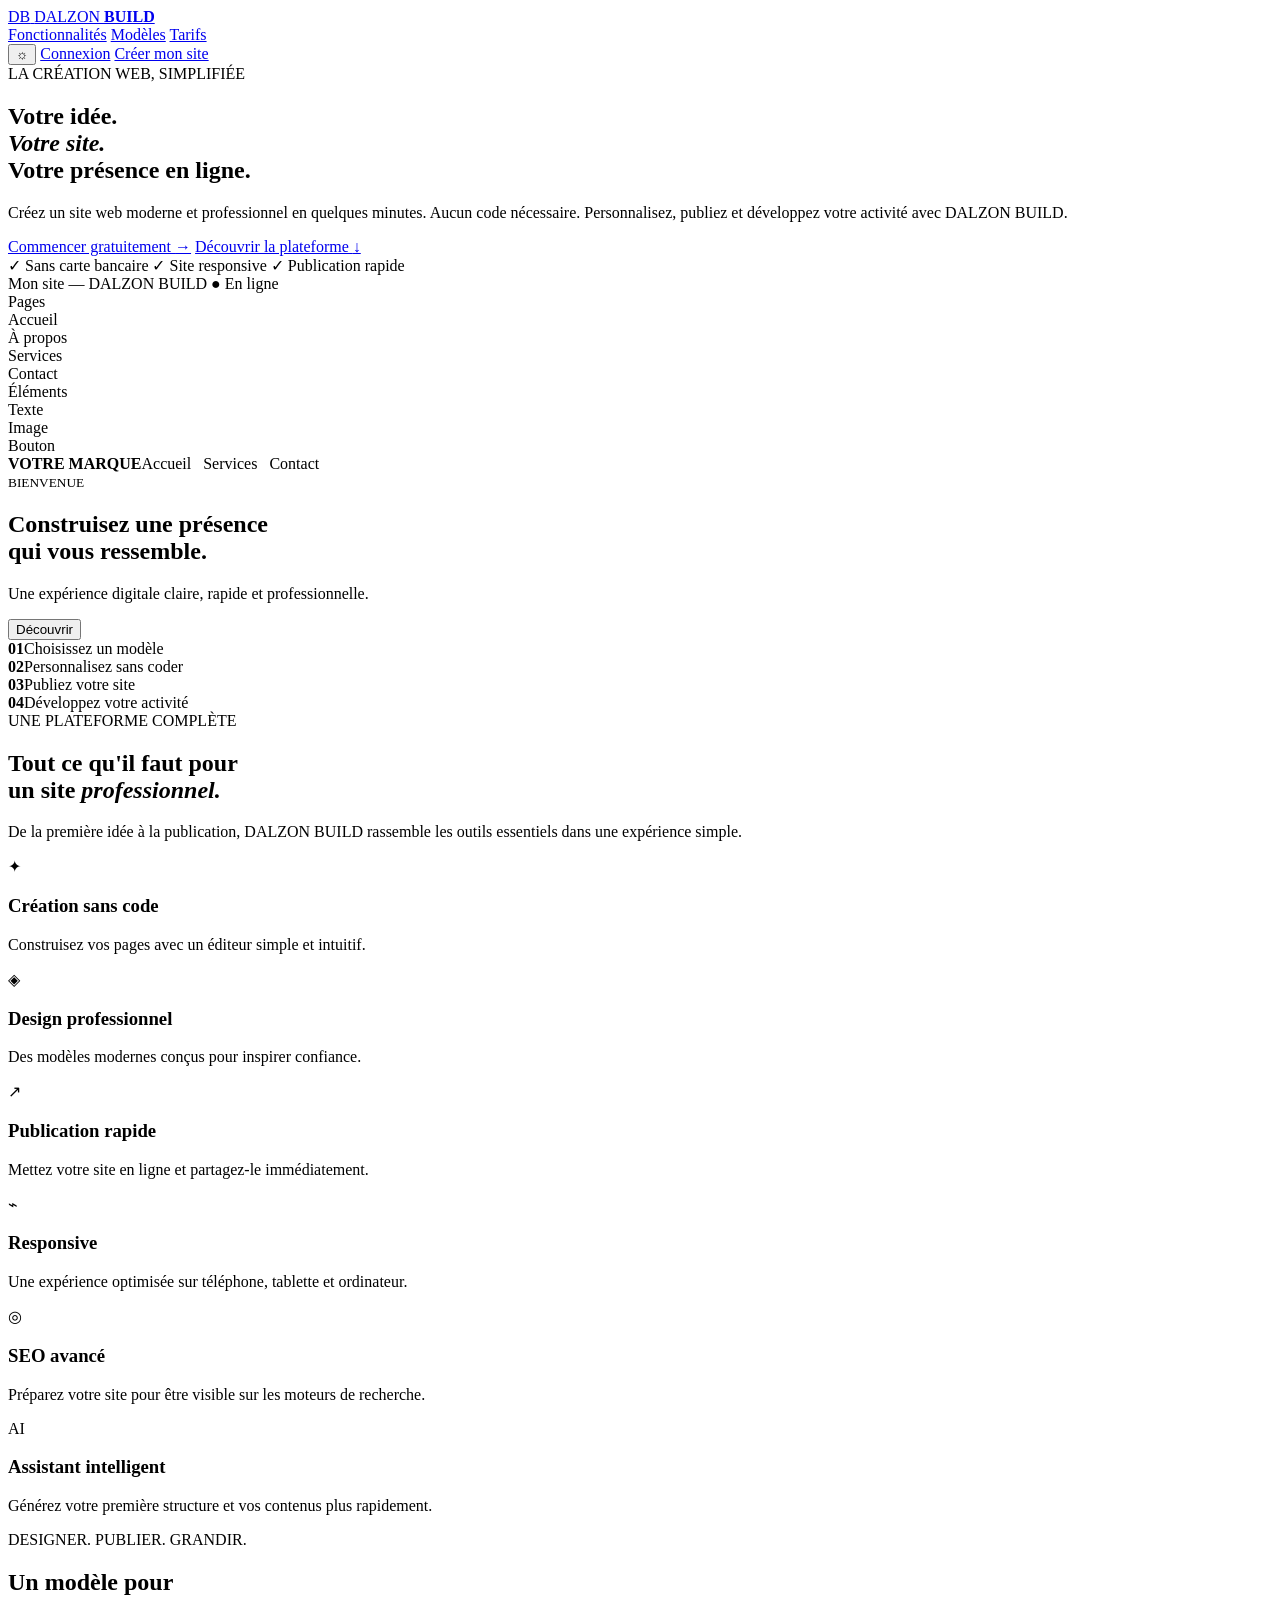
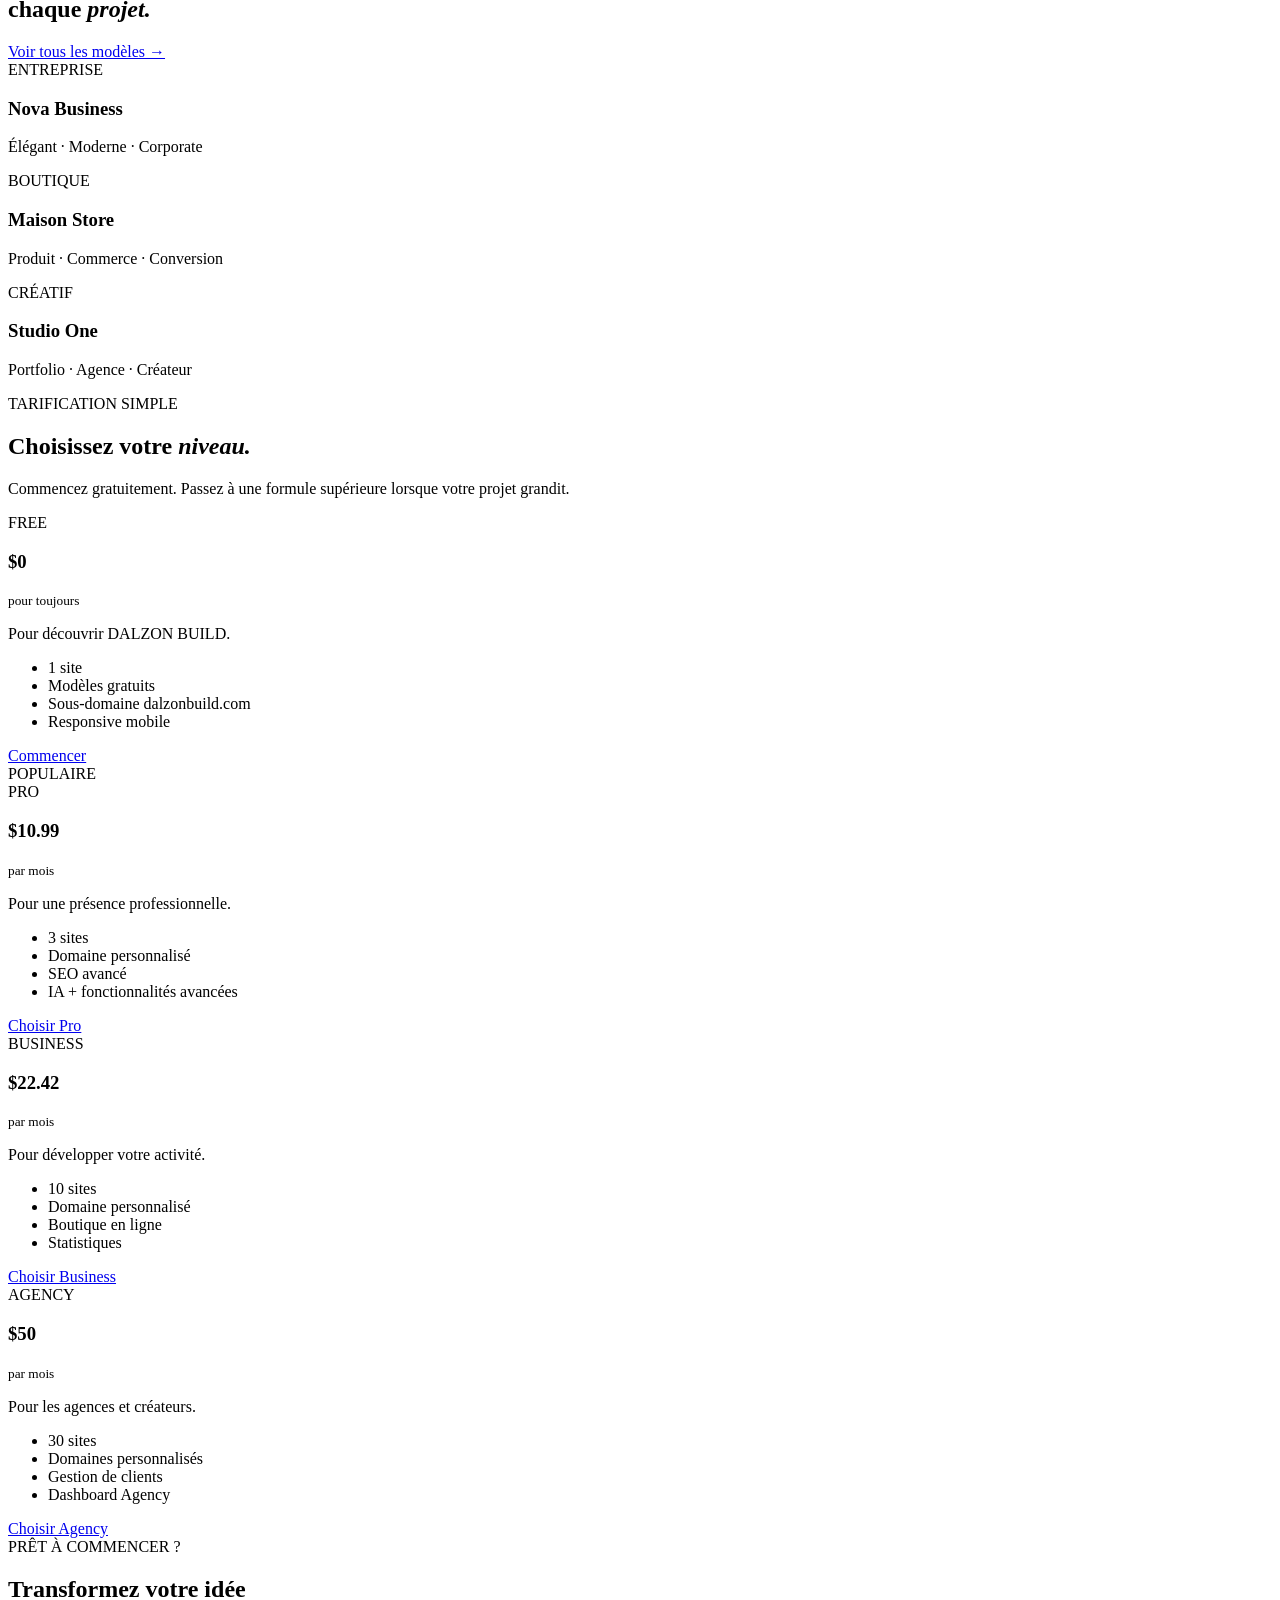
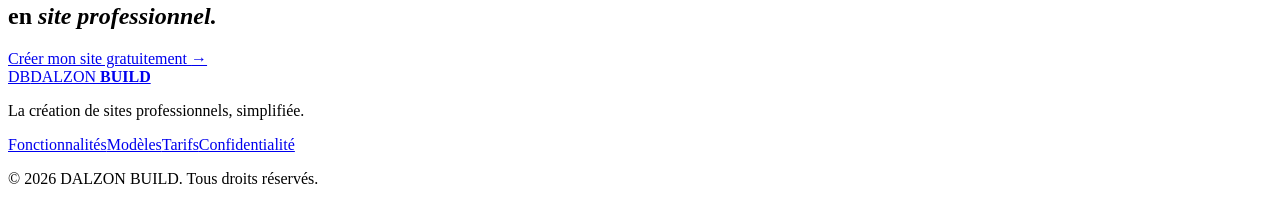
==== index.html @ 19f4c3e5 "feat: add DALZON BUILD professional landing page" ====
<!DOCTYPE html>
<html lang="fr">
<head>
  <meta charset="UTF-8">
  <meta name="viewport" content="width=device-width, initial-scale=1.0">
  <meta name="description" content="DALZON BUILD — créez et publiez des sites web professionnels sans coder.">
  <meta name="theme-color" content="#07111f">
  <title>DALZON BUILD — Créez votre site professionnel</title>
  <link rel="stylesheet" href="style.css">
  <link rel="preconnect" href="https://fonts.googleapis.com">
  <link rel="preconnect" href="https://fonts.gstatic.com" crossorigin>
  <link href="https://fonts.googleapis.com/css2?family=Inter:wght@400;500;600;700;800&family=Space+Grotesk:wght@500;600;700&display=swap" rel="stylesheet">
</head>
<body>
  <header class="nav">
    <a class="brand" href="#">
      <span class="brand-mark">DB</span>
      <span>DALZON <strong>BUILD</strong></span>
    </a>
    <nav class="nav-links" aria-label="Navigation principale">
      <a href="#fonctionnalites">Fonctionnalités</a>
      <a href="#modeles">Modèles</a>
      <a href="#tarifs">Tarifs</a>
    </nav>
    <div class="nav-actions">
      <button class="theme-btn" id="themeToggle" aria-label="Changer de thème">☼</button>
      <a class="login" href="#">Connexion</a>
      <a class="btn btn-small" href="#tarifs">Créer mon site</a>
    </div>
  </header>

  <main>
    <section class="hero">
      <div class="hero-glow glow-one"></div>
      <div class="hero-glow glow-two"></div>
      <div class="hero-copy">
        <div class="eyebrow"><span></span> LA CRÉATION WEB, SIMPLIFIÉE</div>
        <h1>Votre idée.<br><em>Votre site.</em><br>Votre présence en ligne.</h1>
        <p>Créez un site web moderne et professionnel en quelques minutes. Aucun code nécessaire. Personnalisez, publiez et développez votre activité avec DALZON BUILD.</p>
        <div class="hero-actions">
          <a class="btn" href="#modeles">Commencer gratuitement <span>→</span></a>
          <a class="text-btn" href="#fonctionnalites">Découvrir la plateforme <span>↓</span></a>
        </div>
        <div class="trust">
          <span>✓ Sans carte bancaire</span>
          <span>✓ Site responsive</span>
          <span>✓ Publication rapide</span>
        </div>
      </div>

      <div class="builder-preview" aria-label="Aperçu de l'éditeur DALZON BUILD">
        <div class="window-top">
          <div class="dots"><i></i><i></i><i></i></div>
          <span>Mon site — DALZON BUILD</span>
          <span class="live">● En ligne</span>
        </div>
        <div class="preview-layout">
          <aside>
            <div class="side-title">Pages</div>
            <div class="side-item active">Accueil</div>
            <div class="side-item">À propos</div>
            <div class="side-item">Services</div>
            <div class="side-item">Contact</div>
            <div class="side-title tools-title">Éléments</div>
            <div class="side-item">Texte</div>
            <div class="side-item">Image</div>
            <div class="side-item">Bouton</div>
          </aside>
          <div class="canvas">
            <div class="site-preview">
              <div class="mini-nav"><b>VOTRE MARQUE</b><span>Accueil &nbsp; Services &nbsp; Contact</span></div>
              <div class="mini-hero">
                <small>BIENVENUE</small>
                <h2>Construisez une présence<br>qui vous ressemble.</h2>
                <p>Une expérience digitale claire, rapide et professionnelle.</p>
                <button>Découvrir</button>
              </div>
              <div class="mini-cards"><span></span><span></span><span></span></div>
            </div>
          </div>
        </div>
      </div>
    </section>

    <section class="section stats">
      <div><strong>01</strong><span>Choisissez un modèle</span></div>
      <div><strong>02</strong><span>Personnalisez sans coder</span></div>
      <div><strong>03</strong><span>Publiez votre site</span></div>
      <div><strong>04</strong><span>Développez votre activité</span></div>
    </section>

    <section class="section" id="fonctionnalites">
      <div class="section-head">
        <div><span class="eyebrow">UNE PLATEFORME COMPLÈTE</span><h2>Tout ce qu'il faut pour<br>un site <em>professionnel.</em></h2></div>
        <p>De la première idée à la publication, DALZON BUILD rassemble les outils essentiels dans une expérience simple.</p>
      </div>
      <div class="feature-grid">
        <article><span class="icon">✦</span><h3>Création sans code</h3><p>Construisez vos pages avec un éditeur simple et intuitif.</p></article>
        <article><span class="icon">◈</span><h3>Design professionnel</h3><p>Des modèles modernes conçus pour inspirer confiance.</p></article>
        <article><span class="icon">↗</span><h3>Publication rapide</h3><p>Mettez votre site en ligne et partagez-le immédiatement.</p></article>
        <article><span class="icon">⌁</span><h3>Responsive</h3><p>Une expérience optimisée sur téléphone, tablette et ordinateur.</p></article>
        <article><span class="icon">◎</span><h3>SEO avancé</h3><p>Préparez votre site pour être visible sur les moteurs de recherche.</p></article>
        <article><span class="icon">AI</span><h3>Assistant intelligent</h3><p>Générez votre première structure et vos contenus plus rapidement.</p></article>
      </div>
    </section>

    <section class="section templates" id="modeles">
      <div class="section-head">
        <div><span class="eyebrow">DESIGNER. PUBLIER. GRANDIR.</span><h2>Un modèle pour<br>chaque <em>projet.</em></h2></div>
        <a class="text-btn" href="#">Voir tous les modèles →</a>
      </div>
      <div class="template-grid">
        <article class="template-card t-business"><span>ENTREPRISE</span><h3>Nova Business</h3><p>Élégant · Moderne · Corporate</p></article>
        <article class="template-card t-store"><span>BOUTIQUE</span><h3>Maison Store</h3><p>Produit · Commerce · Conversion</p></article>
        <article class="template-card t-creative"><span>CRÉATIF</span><h3>Studio One</h3><p>Portfolio · Agence · Créateur</p></article>
      </div>
    </section>

    <section class="section pricing" id="tarifs">
      <div class="center-head"><span class="eyebrow">TARIFICATION SIMPLE</span><h2>Choisissez votre <em>niveau.</em></h2><p>Commencez gratuitement. Passez à une formule supérieure lorsque votre projet grandit.</p></div>
      <div class="pricing-grid">
        <article class="price-card"><span class="plan">FREE</span><h3>$0</h3><small>pour toujours</small><p>Pour découvrir DALZON BUILD.</p><ul><li>1 site</li><li>Modèles gratuits</li><li>Sous-domaine dalzonbuild.com</li><li>Responsive mobile</li></ul><a class="outline-btn" href="#">Commencer</a></article>
        <article class="price-card featured"><div class="popular">POPULAIRE</div><span class="plan">PRO</span><h3>$10.99</h3><small>par mois</small><p>Pour une présence professionnelle.</p><ul><li>3 sites</li><li>Domaine personnalisé</li><li>SEO avancé</li><li>IA + fonctionnalités avancées</li></ul><a class="btn full" href="#">Choisir Pro</a></article>
        <article class="price-card"><span class="plan">BUSINESS</span><h3>$22.42</h3><small>par mois</small><p>Pour développer votre activité.</p><ul><li>10 sites</li><li>Domaine personnalisé</li><li>Boutique en ligne</li><li>Statistiques</li></ul><a class="outline-btn" href="#">Choisir Business</a></article>
        <article class="price-card"><span class="plan">AGENCY</span><h3>$50</h3><small>par mois</small><p>Pour les agences et créateurs.</p><ul><li>30 sites</li><li>Domaines personnalisés</li><li>Gestion de clients</li><li>Dashboard Agency</li></ul><a class="outline-btn" href="#">Choisir Agency</a></article>
      </div>
    </section>

    <section class="cta">
      <div><span class="eyebrow">PRÊT À COMMENCER ?</span><h2>Transformez votre idée<br>en <em>site professionnel.</em></h2></div>
      <a class="btn" href="#modeles">Créer mon site gratuitement <span>→</span></a>
    </section>
  </main>

  <footer>
    <div class="footer-brand"><a class="brand" href="#"><span class="brand-mark">DB</span><span>DALZON <strong>BUILD</strong></span></a><p>La création de sites professionnels, simplifiée.</p></div>
    <div class="footer-links"><a href="#fonctionnalites">Fonctionnalités</a><a href="#modeles">Modèles</a><a href="#tarifs">Tarifs</a><a href="#">Confidentialité</a></div>
    <p class="copyright">© 2026 DALZON BUILD. Tous droits réservés.</p>
  </footer>
  <script src="script.js"></script>
</body>
</html>
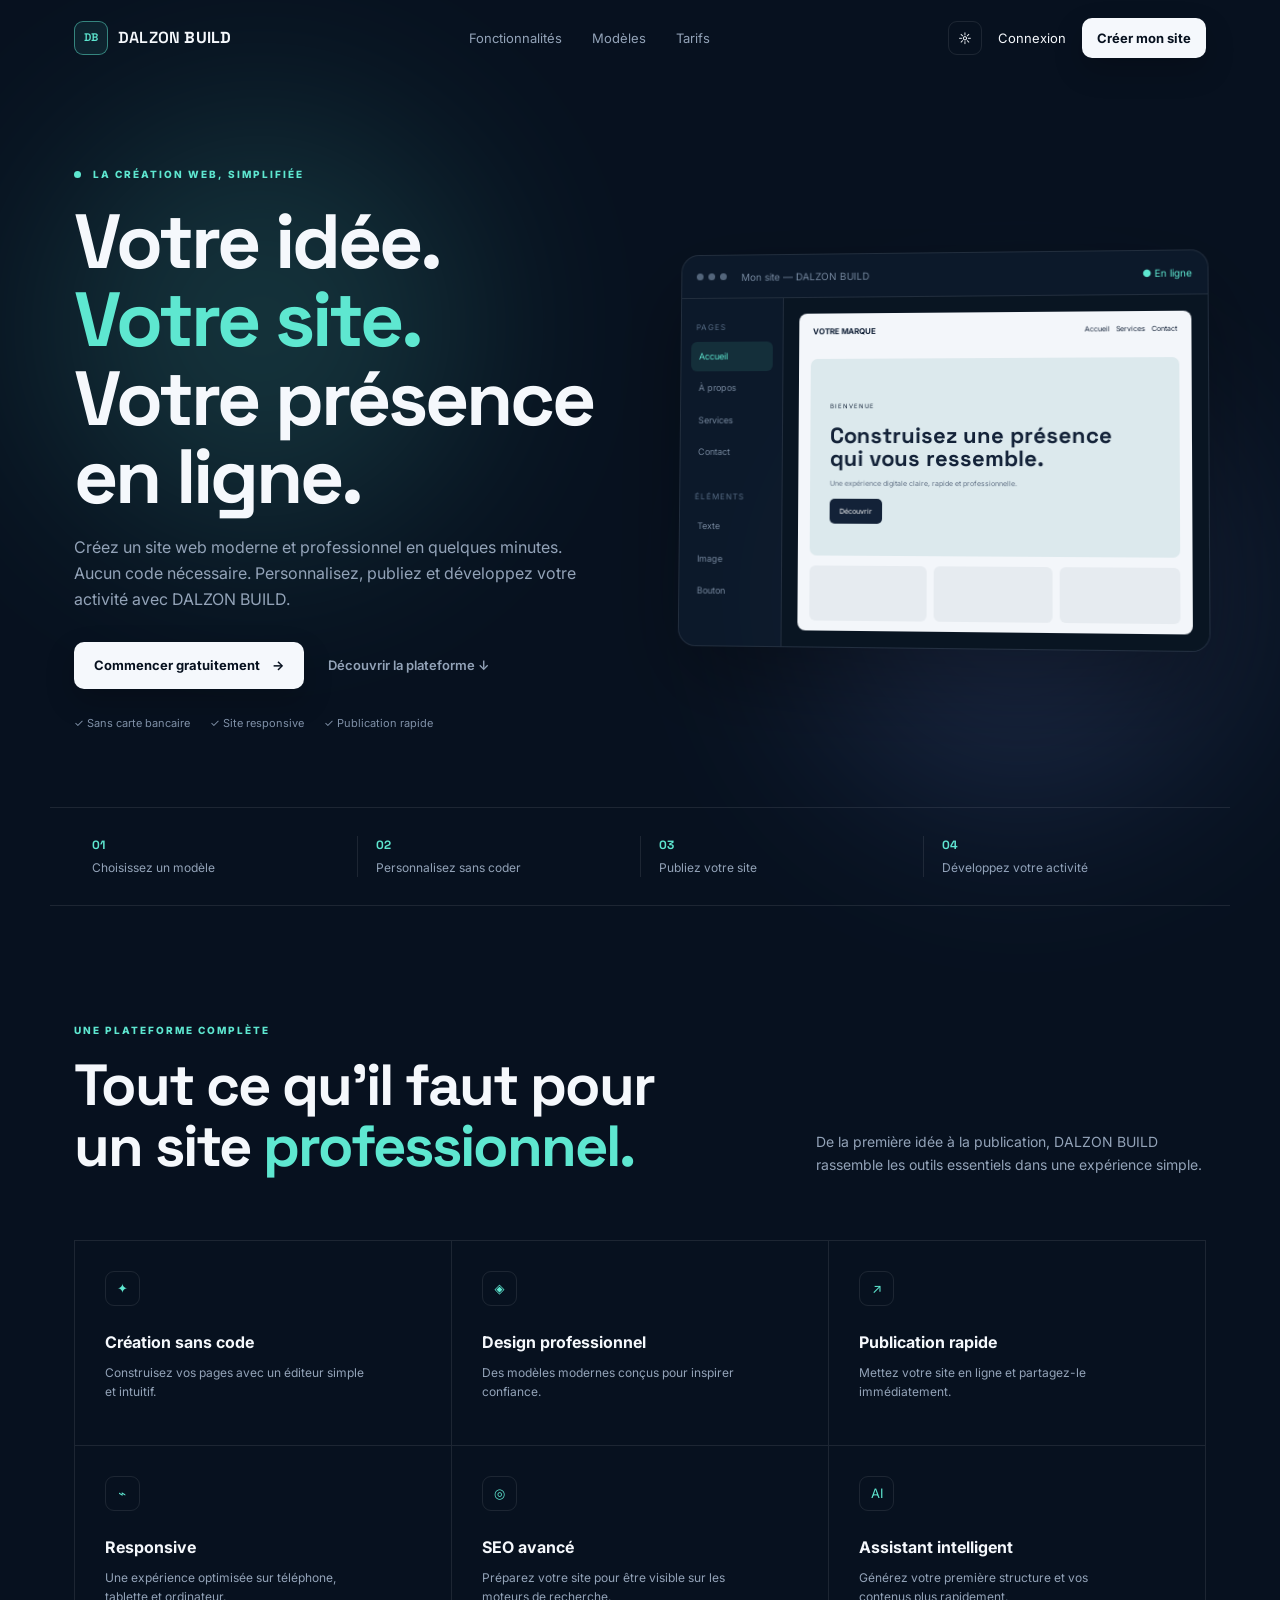
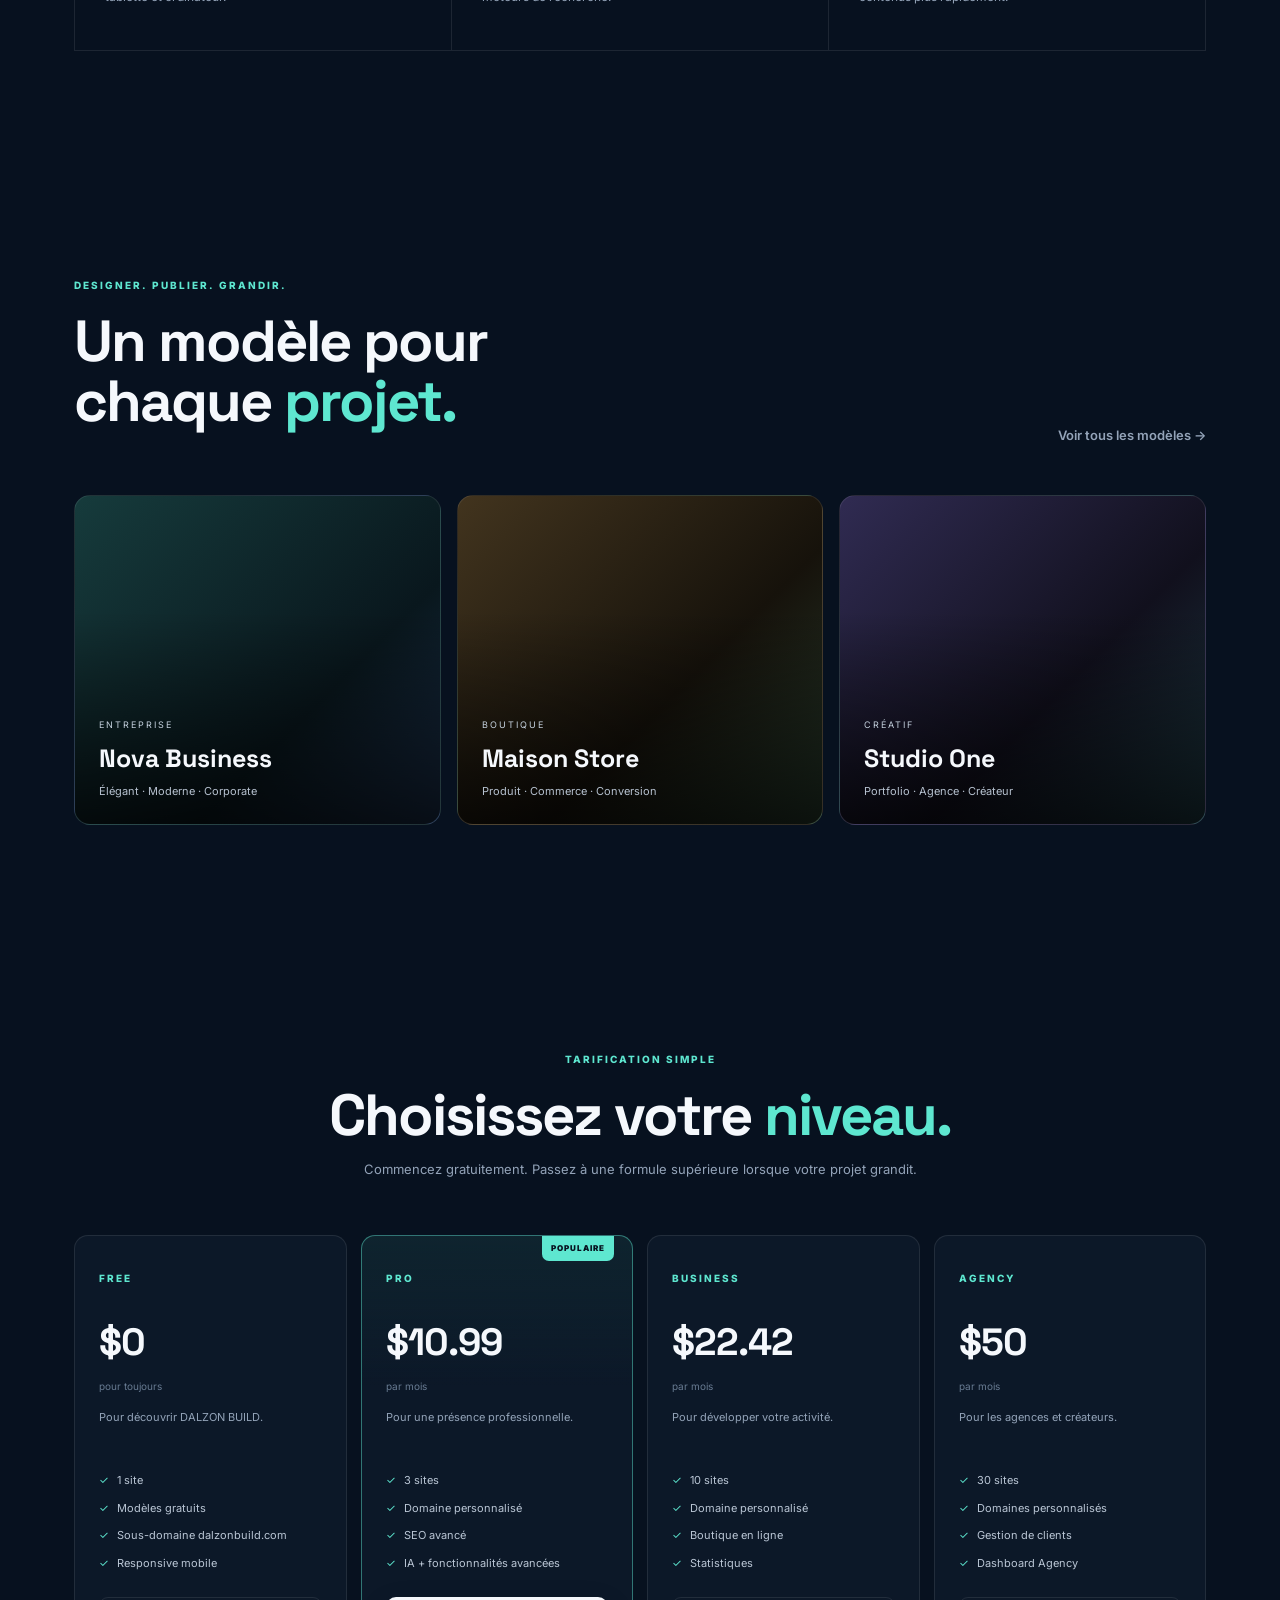
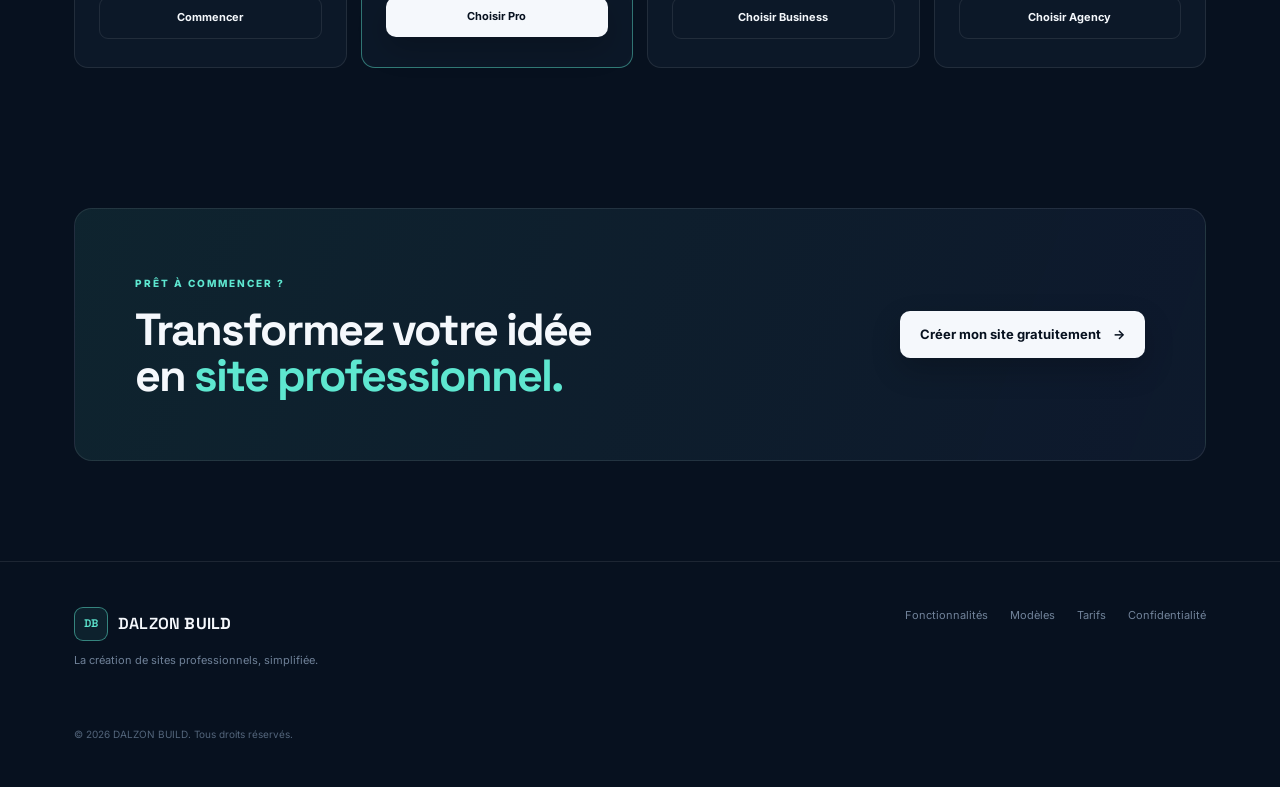
==== commit 5368b801: "Fix homepage authentication links" ====
--- a/index.html
+++ b/index.html
@@ -13,130 +13,58 @@
 </head>
 <body>
   <header class="nav">
-    <a class="brand" href="#">
-      <span class="brand-mark">DB</span>
-      <span>DALZON <strong>BUILD</strong></span>
-    </a>
+    <a class="brand" href="index.html"><span class="brand-mark">DB</span><span>DALZON <strong>BUILD</strong></span></a>
     <nav class="nav-links" aria-label="Navigation principale">
-      <a href="#fonctionnalites">Fonctionnalités</a>
-      <a href="#modeles">Modèles</a>
-      <a href="#tarifs">Tarifs</a>
+      <a href="#fonctionnalites">Fonctionnalités</a><a href="#modeles">Modèles</a><a href="#tarifs">Tarifs</a>
     </nav>
     <div class="nav-actions">
       <button class="theme-btn" id="themeToggle" aria-label="Changer de thème">☼</button>
-      <a class="login" href="#">Connexion</a>
-      <a class="btn btn-small" href="#tarifs">Créer mon site</a>
+      <a class="login" href="auth.html">Connexion</a>
+      <a class="btn btn-small" href="auth.html?mode=register">Créer mon site</a>
     </div>
   </header>
-
   <main>
     <section class="hero">
-      <div class="hero-glow glow-one"></div>
-      <div class="hero-glow glow-two"></div>
+      <div class="hero-glow glow-one"></div><div class="hero-glow glow-two"></div>
       <div class="hero-copy">
         <div class="eyebrow"><span></span> LA CRÉATION WEB, SIMPLIFIÉE</div>
         <h1>Votre idée.<br><em>Votre site.</em><br>Votre présence en ligne.</h1>
         <p>Créez un site web moderne et professionnel en quelques minutes. Aucun code nécessaire. Personnalisez, publiez et développez votre activité avec DALZON BUILD.</p>
         <div class="hero-actions">
-          <a class="btn" href="#modeles">Commencer gratuitement <span>→</span></a>
+          <a class="btn" href="auth.html?mode=register">Commencer gratuitement <span>→</span></a>
           <a class="text-btn" href="#fonctionnalites">Découvrir la plateforme <span>↓</span></a>
         </div>
-        <div class="trust">
-          <span>✓ Sans carte bancaire</span>
-          <span>✓ Site responsive</span>
-          <span>✓ Publication rapide</span>
-        </div>
+        <div class="trust"><span>✓ Sans carte bancaire</span><span>✓ Site responsive</span><span>✓ Publication rapide</span></div>
       </div>
-
       <div class="builder-preview" aria-label="Aperçu de l'éditeur DALZON BUILD">
-        <div class="window-top">
-          <div class="dots"><i></i><i></i><i></i></div>
-          <span>Mon site — DALZON BUILD</span>
-          <span class="live">● En ligne</span>
-        </div>
+        <div class="window-top"><div class="dots"><i></i><i></i><i></i></div><span>Mon site — DALZON BUILD</span><span class="live">● En ligne</span></div>
         <div class="preview-layout">
-          <aside>
-            <div class="side-title">Pages</div>
-            <div class="side-item active">Accueil</div>
-            <div class="side-item">À propos</div>
-            <div class="side-item">Services</div>
-            <div class="side-item">Contact</div>
-            <div class="side-title tools-title">Éléments</div>
-            <div class="side-item">Texte</div>
-            <div class="side-item">Image</div>
-            <div class="side-item">Bouton</div>
-          </aside>
-          <div class="canvas">
-            <div class="site-preview">
-              <div class="mini-nav"><b>VOTRE MARQUE</b><span>Accueil &nbsp; Services &nbsp; Contact</span></div>
-              <div class="mini-hero">
-                <small>BIENVENUE</small>
-                <h2>Construisez une présence<br>qui vous ressemble.</h2>
-                <p>Une expérience digitale claire, rapide et professionnelle.</p>
-                <button>Découvrir</button>
-              </div>
-              <div class="mini-cards"><span></span><span></span><span></span></div>
-            </div>
-          </div>
+          <aside><div class="side-title">Pages</div><div class="side-item active">Accueil</div><div class="side-item">À propos</div><div class="side-item">Services</div><div class="side-item">Contact</div><div class="side-title tools-title">Éléments</div><div class="side-item">Texte</div><div class="side-item">Image</div><div class="side-item">Bouton</div></aside>
+          <div class="canvas"><div class="site-preview"><div class="mini-nav"><b>VOTRE MARQUE</b><span>Accueil &nbsp; Services &nbsp; Contact</span></div><div class="mini-hero"><small>BIENVENUE</small><h2>Construisez une présence<br>qui vous ressemble.</h2><p>Une expérience digitale claire, rapide et professionnelle.</p><button>Découvrir</button></div><div class="mini-cards"><span></span><span></span><span></span></div></div></div>
         </div>
       </div>
     </section>
-
-    <section class="section stats">
-      <div><strong>01</strong><span>Choisissez un modèle</span></div>
-      <div><strong>02</strong><span>Personnalisez sans coder</span></div>
-      <div><strong>03</strong><span>Publiez votre site</span></div>
-      <div><strong>04</strong><span>Développez votre activité</span></div>
+    <section class="section stats"><div><strong>01</strong><span>Choisissez un modèle</span></div><div><strong>02</strong><span>Personnalisez sans coder</span></div><div><strong>03</strong><span>Publiez votre site</span></div><div><strong>04</strong><span>Développez votre activité</span></div></section>
+    <section class="section" id="fonctionnalites">
+      <div class="section-head"><div><span class="eyebrow">UNE PLATEFORME COMPLÈTE</span><h2>Tout ce qu'il faut pour<br>un site <em>professionnel.</em></h2></div><p>De la première idée à la publication, DALZON BUILD rassemble les outils essentiels dans une expérience simple.</p></div>
+      <div class="feature-grid"><article><span class="icon">✦</span><h3>Création sans code</h3><p>Construisez vos pages avec un éditeur simple et intuitif.</p></article><article><span class="icon">◈</span><h3>Design professionnel</h3><p>Des modèles modernes conçus pour inspirer confiance.</p></article><article><span class="icon">↗</span><h3>Publication rapide</h3><p>Mettez votre site en ligne et partagez-le immédiatement.</p></article><article><span class="icon">⌁</span><h3>Responsive</h3><p>Une expérience optimisée sur téléphone, tablette et ordinateur.</p></article><article><span class="icon">◎</span><h3>SEO avancé</h3><p>Préparez votre site pour être visible sur les moteurs de recherche.</p></article><article><span class="icon">AI</span><h3>Assistant intelligent</h3><p>Générez votre première structure et vos contenus plus rapidement.</p></article></div>
     </section>
-
-    <section class="section" id="fonctionnalites">
-      <div class="section-head">
-        <div><span class="eyebrow">UNE PLATEFORME COMPLÈTE</span><h2>Tout ce qu'il faut pour<br>un site <em>professionnel.</em></h2></div>
-        <p>De la première idée à la publication, DALZON BUILD rassemble les outils essentiels dans une expérience simple.</p>
-      </div>
-      <div class="feature-grid">
-        <article><span class="icon">✦</span><h3>Création sans code</h3><p>Construisez vos pages avec un éditeur simple et intuitif.</p></article>
-        <article><span class="icon">◈</span><h3>Design professionnel</h3><p>Des modèles modernes conçus pour inspirer confiance.</p></article>
-        <article><span class="icon">↗</span><h3>Publication rapide</h3><p>Mettez votre site en ligne et partagez-le immédiatement.</p></article>
-        <article><span class="icon">⌁</span><h3>Responsive</h3><p>Une expérience optimisée sur téléphone, tablette et ordinateur.</p></article>
-        <article><span class="icon">◎</span><h3>SEO avancé</h3><p>Préparez votre site pour être visible sur les moteurs de recherche.</p></article>
-        <article><span class="icon">AI</span><h3>Assistant intelligent</h3><p>Générez votre première structure et vos contenus plus rapidement.</p></article>
-      </div>
+    <section class="section templates" id="modeles">
+      <div class="section-head"><div><span class="eyebrow">DESIGNER. PUBLIER. GRANDIR.</span><h2>Un modèle pour<br>chaque <em>projet.</em></h2></div><a class="text-btn" href="auth.html?mode=register">Voir tous les modèles →</a></div>
+      <div class="template-grid"><article class="template-card t-business"><span>ENTREPRISE</span><h3>Nova Business</h3><p>Élégant · Moderne · Corporate</p></article><article class="template-card t-store"><span>BOUTIQUE</span><h3>Maison Store</h3><p>Produit · Commerce · Conversion</p></article><article class="template-card t-creative"><span>CRÉATIF</span><h3>Studio One</h3><p>Portfolio · Agence · Créateur</p></article></div>
     </section>
-
-    <section class="section templates" id="modeles">
-      <div class="section-head">
-        <div><span class="eyebrow">DESIGNER. PUBLIER. GRANDIR.</span><h2>Un modèle pour<br>chaque <em>projet.</em></h2></div>
-        <a class="text-btn" href="#">Voir tous les modèles →</a>
-      </div>
-      <div class="template-grid">
-        <article class="template-card t-business"><span>ENTREPRISE</span><h3>Nova Business</h3><p>Élégant · Moderne · Corporate</p></article>
-        <article class="template-card t-store"><span>BOUTIQUE</span><h3>Maison Store</h3><p>Produit · Commerce · Conversion</p></article>
-        <article class="template-card t-creative"><span>CRÉATIF</span><h3>Studio One</h3><p>Portfolio · Agence · Créateur</p></article>
-      </div>
-    </section>
-
     <section class="section pricing" id="tarifs">
       <div class="center-head"><span class="eyebrow">TARIFICATION SIMPLE</span><h2>Choisissez votre <em>niveau.</em></h2><p>Commencez gratuitement. Passez à une formule supérieure lorsque votre projet grandit.</p></div>
       <div class="pricing-grid">
-        <article class="price-card"><span class="plan">FREE</span><h3>$0</h3><small>pour toujours</small><p>Pour découvrir DALZON BUILD.</p><ul><li>1 site</li><li>Modèles gratuits</li><li>Sous-domaine dalzonbuild.com</li><li>Responsive mobile</li></ul><a class="outline-btn" href="#">Commencer</a></article>
-        <article class="price-card featured"><div class="popular">POPULAIRE</div><span class="plan">PRO</span><h3>$10.99</h3><small>par mois</small><p>Pour une présence professionnelle.</p><ul><li>3 sites</li><li>Domaine personnalisé</li><li>SEO avancé</li><li>IA + fonctionnalités avancées</li></ul><a class="btn full" href="#">Choisir Pro</a></article>
-        <article class="price-card"><span class="plan">BUSINESS</span><h3>$22.42</h3><small>par mois</small><p>Pour développer votre activité.</p><ul><li>10 sites</li><li>Domaine personnalisé</li><li>Boutique en ligne</li><li>Statistiques</li></ul><a class="outline-btn" href="#">Choisir Business</a></article>
-        <article class="price-card"><span class="plan">AGENCY</span><h3>$50</h3><small>par mois</small><p>Pour les agences et créateurs.</p><ul><li>30 sites</li><li>Domaines personnalisés</li><li>Gestion de clients</li><li>Dashboard Agency</li></ul><a class="outline-btn" href="#">Choisir Agency</a></article>
+        <article class="price-card"><span class="plan">FREE</span><h3>$0</h3><small>pour toujours</small><p>Pour découvrir DALZON BUILD.</p><ul><li>1 site</li><li>Modèles gratuits</li><li>Sous-domaine dalzonbuild.com</li><li>Responsive mobile</li></ul><a class="outline-btn" href="auth.html?mode=register">Commencer</a></article>
+        <article class="price-card featured"><div class="popular">POPULAIRE</div><span class="plan">PRO</span><h3>$10.99</h3><small>par mois</small><p>Pour une présence professionnelle.</p><ul><li>3 sites</li><li>Domaine personnalisé</li><li>SEO avancé</li><li>IA + fonctionnalités avancées</li></ul><a class="btn full" href="auth.html?mode=register">Choisir Pro</a></article>
+        <article class="price-card"><span class="plan">BUSINESS</span><h3>$22.42</h3><small>par mois</small><p>Pour développer votre activité.</p><ul><li>10 sites</li><li>Domaine personnalisé</li><li>Boutique en ligne</li><li>Statistiques</li></ul><a class="outline-btn" href="auth.html?mode=register">Choisir Business</a></article>
+        <article class="price-card"><span class="plan">AGENCY</span><h3>$50</h3><small>par mois</small><p>Pour les agences et créateurs.</p><ul><li>30 sites</li><li>Domaines personnalisés</li><li>Gestion de clients</li><li>Dashboard Agency</li></ul><a class="outline-btn" href="auth.html?mode=register">Choisir Agency</a></article>
       </div>
     </section>
-
-    <section class="cta">
-      <div><span class="eyebrow">PRÊT À COMMENCER ?</span><h2>Transformez votre idée<br>en <em>site professionnel.</em></h2></div>
-      <a class="btn" href="#modeles">Créer mon site gratuitement <span>→</span></a>
-    </section>
+    <section class="cta"><div><span class="eyebrow">PRÊT À COMMENCER ?</span><h2>Transformez votre idée<br>en <em>site professionnel.</em></h2></div><a class="btn" href="auth.html?mode=register">Créer mon site gratuitement <span>→</span></a></section>
   </main>
-
-  <footer>
-    <div class="footer-brand"><a class="brand" href="#"><span class="brand-mark">DB</span><span>DALZON <strong>BUILD</strong></span></a><p>La création de sites professionnels, simplifiée.</p></div>
-    <div class="footer-links"><a href="#fonctionnalites">Fonctionnalités</a><a href="#modeles">Modèles</a><a href="#tarifs">Tarifs</a><a href="#">Confidentialité</a></div>
-    <p class="copyright">© 2026 DALZON BUILD. Tous droits réservés.</p>
-  </footer>
+  <footer><div class="footer-brand"><a class="brand" href="index.html"><span class="brand-mark">DB</span><span>DALZON <strong>BUILD</strong></span></a><p>La création de sites professionnels, simplifiée.</p></div><div class="footer-links"><a href="#fonctionnalites">Fonctionnalités</a><a href="#modeles">Modèles</a><a href="#tarifs">Tarifs</a><a href="#">Confidentialité</a></div><p class="copyright">© 2026 DALZON BUILD. Tous droits réservés.</p></footer>
   <script src="script.js"></script>
 </body>
 </html>
--- a/style.css
+++ b/style.css
@@ -0,0 +1,13 @@
+:root{--bg:#07111f;--panel:#0c1828;--panel2:#101f32;--text:#f5f8fc;--muted:#93a3b8;--line:rgba(255,255,255,.09);--accent:#5ee7d0;--accent2:#7c9cff;--max:1180px}
+*{box-sizing:border-box}html{scroll-behavior:smooth}body{margin:0;background:var(--bg);color:var(--text);font-family:Inter,system-ui,sans-serif;line-height:1.6}a{text-decoration:none;color:inherit}button{font:inherit}
+.nav{height:76px;max-width:var(--max);margin:auto;padding:0 24px;display:flex;align-items:center;justify-content:space-between;position:relative;z-index:5}.brand{display:flex;align-items:center;gap:10px;font-family:"Space Grotesk";font-weight:600;letter-spacing:.2px}.brand strong{font-weight:700}.brand-mark{display:grid;place-items:center;width:34px;height:34px;border:1px solid rgba(94,231,208,.5);border-radius:9px;font-size:11px;background:rgba(94,231,208,.08);color:var(--accent)}.nav-links{display:flex;gap:30px;color:var(--muted);font-size:13px}.nav-links a:hover,.login:hover{color:var(--text)}.nav-actions{display:flex;align-items:center;gap:16px;font-size:13px}.theme-btn{border:1px solid var(--line);background:transparent;color:var(--text);border-radius:9px;width:34px;height:34px;cursor:pointer}.btn{display:inline-flex;align-items:center;justify-content:center;gap:12px;padding:13px 20px;border-radius:10px;background:var(--text);color:#07111f;font-weight:700;font-size:13px;box-shadow:0 12px 30px rgba(0,0,0,.2)}.btn:hover{transform:translateY(-1px)}.btn-small{padding:10px 15px}.text-btn{font-size:13px;font-weight:600;color:var(--muted)}.text-btn:hover{color:var(--text)}
+.hero{max-width:var(--max);min-height:650px;margin:auto;padding:90px 24px 75px;display:grid;grid-template-columns:1fr 1fr;gap:70px;align-items:center;position:relative}.hero-glow{position:absolute;width:420px;height:420px;border-radius:50%;filter:blur(100px);opacity:.16;pointer-events:none}.glow-one{background:var(--accent);top:40px;left:0}.glow-two{background:var(--accent2);right:0;bottom:0}.hero-copy{position:relative}.eyebrow{font-size:10px;letter-spacing:2px;color:var(--accent);font-weight:800}.eyebrow span{display:inline-block;width:7px;height:7px;border-radius:50%;background:var(--accent);margin-right:8px}.hero h1{font-family:"Space Grotesk";font-size:clamp(48px,6vw,78px);line-height:1.02;letter-spacing:-3px;margin:20px 0}.hero h1 em,.section h2 em,.cta h2 em{font-style:normal;color:var(--accent)}.hero-copy>p{max-width:570px;color:var(--muted);font-size:16px}.hero-actions{display:flex;gap:24px;align-items:center;margin-top:30px}.trust{display:flex;gap:20px;color:#7f90a7;font-size:11px;margin-top:26px;flex-wrap:wrap}
+.builder-preview{position:relative;border:1px solid var(--line);background:rgba(13,27,44,.8);border-radius:18px;overflow:hidden;box-shadow:0 35px 90px rgba(0,0,0,.35);transform:perspective(1200px) rotateY(-4deg) rotateX(2deg)}.window-top{height:44px;border-bottom:1px solid var(--line);display:flex;align-items:center;gap:15px;padding:0 15px;color:#74869d;font-size:10px}.dots{display:flex;gap:5px}.dots i{width:7px;height:7px;border-radius:50%;background:#53657b}.live{margin-left:auto;color:var(--accent)}.preview-layout{display:grid;grid-template-columns:105px 1fr;min-height:350px}.builder-preview aside{border-right:1px solid var(--line);padding:15px 10px}.side-title{font-size:8px;color:#566b84;text-transform:uppercase;letter-spacing:1px;margin:8px 5px}.side-item{font-size:9px;color:#75869c;padding:8px;border-radius:6px;margin:2px 0}.side-item.active{background:rgba(94,231,208,.1);color:var(--accent)}.tools-title{margin-top:24px}.canvas{padding:16px;background:#091522}.site-preview{height:100%;border-radius:8px;background:#f3f6fa;color:#132238;overflow:hidden}.mini-nav{height:36px;padding:0 14px;display:flex;align-items:center;justify-content:space-between;font-size:7px}.mini-nav b{font-size:8px}.mini-hero{margin:10px 12px;padding:32px 20px;border-radius:7px;background:#dce9ed}.mini-hero small{font-size:6px;letter-spacing:1px}.mini-hero h2{font-family:"Space Grotesk";font-size:22px;line-height:1.05;margin:8px 0}.mini-hero p{font-size:7px;color:#627286}.mini-hero button{font-size:7px;border:0;border-radius:5px;padding:7px 10px;background:#132238;color:white}.mini-cards{display:flex;gap:7px;margin:10px 12px}.mini-cards span{height:55px;flex:1;background:#e6ebf0;border-radius:6px}
+.section{max-width:var(--max);margin:auto;padding:110px 24px}.stats{border-top:1px solid var(--line);border-bottom:1px solid var(--line);display:grid;grid-template-columns:repeat(4,1fr);padding-top:28px;padding-bottom:28px}.stats div{display:flex;flex-direction:column;gap:2px;padding:0 18px;border-left:1px solid var(--line)}.stats div:first-child{border:0}.stats strong{font-family:"Space Grotesk";color:var(--accent);font-size:12px}.stats span{font-size:12px;color:var(--muted)}.section-head{display:flex;justify-content:space-between;align-items:end;gap:30px;margin-bottom:50px}.section h2,.center-head h2,.cta h2{font-family:"Space Grotesk";font-size:clamp(36px,5vw,58px);line-height:1.04;letter-spacing:-2px;margin:14px 0}.section-head>p{max-width:390px;color:var(--muted);font-size:14px}.feature-grid{display:grid;grid-template-columns:repeat(3,1fr);border-top:1px solid var(--line);border-left:1px solid var(--line)}.feature-grid article{padding:30px;border-right:1px solid var(--line);border-bottom:1px solid var(--line);min-height:205px}.icon{display:grid;place-items:center;width:35px;height:35px;border:1px solid var(--line);border-radius:9px;color:var(--accent);font-size:13px;margin-bottom:24px}.feature-grid h3{font-size:16px;margin:0 0 7px}.feature-grid p{color:var(--muted);font-size:12px;margin:0;max-width:270px}
+.template-grid{display:grid;grid-template-columns:repeat(3,1fr);gap:16px}.template-card{min-height:330px;border-radius:16px;padding:24px;display:flex;flex-direction:column;justify-content:end;overflow:hidden;position:relative;border:1px solid var(--line)}.template-card:before{content:"";position:absolute;inset:0;background:linear-gradient(180deg,transparent 35%,rgba(0,0,0,.7));}.template-card>*{position:relative}.template-card span{font-size:9px;letter-spacing:2px;color:#c6d2df}.template-card h3{font-family:"Space Grotesk";font-size:25px;margin:5px 0}.template-card p{font-size:11px;color:#b6c1cf;margin:0}.t-business{background:linear-gradient(135deg,#163b3c,#09171d 65%,#1a2e4a)}.t-store{background:linear-gradient(135deg,#42341e,#16120b 60%,#273b2c)}.t-creative{background:linear-gradient(135deg,#302b52,#11101d 60%,#1d3942)}
+.center-head{text-align:center;max-width:680px;margin:0 auto 55px}.center-head p{color:var(--muted);font-size:13px}.pricing-grid{display:grid;grid-template-columns:repeat(4,1fr);gap:14px}.price-card{position:relative;border:1px solid var(--line);background:var(--panel);border-radius:14px;padding:28px 24px;min-height:420px}.price-card.featured{border-color:rgba(94,231,208,.45);background:linear-gradient(180deg,rgba(94,231,208,.09),var(--panel) 35%)}.popular{position:absolute;top:0;right:18px;background:var(--accent);color:#07111f;font-size:8px;font-weight:900;padding:6px 9px;border-radius:0 0 7px 7px;letter-spacing:1px}.plan{font-size:10px;letter-spacing:2px;font-weight:800;color:var(--accent)}.price-card h3{font-family:"Space Grotesk";font-size:38px;margin:22px 0 0;letter-spacing:-1px}.price-card>small{color:#687b92;font-size:10px}.price-card>p{font-size:11px;color:var(--muted);min-height:38px}.price-card ul{padding:0;margin:25px 0;list-style:none;font-size:11px;color:#bac6d5}.price-card li{margin:10px 0}.price-card li:before{content:"✓";color:var(--accent);margin-right:8px}.outline-btn{display:flex;justify-content:center;border:1px solid var(--line);padding:11px;border-radius:9px;font-size:11px;font-weight:700;margin-top:auto}.outline-btn:hover{border-color:rgba(255,255,255,.3)}.full{width:100%;font-size:11px;padding:11px}
+.cta{max-width:1132px;margin:30px auto 100px;padding:60px;border:1px solid var(--line);border-radius:18px;background:linear-gradient(110deg,rgba(94,231,208,.09),rgba(124,156,255,.06));display:flex;justify-content:space-between;align-items:center;gap:30px}.cta h2{margin:12px 0 0;font-size:45px}
+footer{border-top:1px solid var(--line);max-width:100%;padding:45px max(24px,calc((100% - 1132px)/2));display:grid;grid-template-columns:1fr auto;gap:35px}.footer-brand p{color:#6f8198;font-size:11px}.footer-links{display:flex;gap:22px;color:#71839a;font-size:11px;align-items:start}.footer-links a:hover{color:var(--text)}.copyright{grid-column:1/-1;color:#53657b;font-size:10px;margin:10px 0 0}
+body.light{--bg:#f5f8fb;--panel:#fff;--text:#102033;--muted:#607087;--line:rgba(16,32,51,.11);--accent:#087e72;--accent2:#526ed1}.light .builder-preview{background:#fff}.light .canvas{background:#e9eef4}
+@media(max-width:950px){.nav-links{display:none}.hero{grid-template-columns:1fr;gap:50px;padding-top:65px}.builder-preview{max-width:700px;margin:auto;width:100%;transform:none}.feature-grid,.pricing-grid{grid-template-columns:repeat(2,1fr)}.template-grid{grid-template-columns:1fr 1fr}.template-card:last-child{grid-column:1/-1}.cta{margin:10px 24px 70px;padding:40px;flex-direction:column;align-items:flex-start}.stats{grid-template-columns:repeat(2,1fr);gap:22px}.stats div:nth-child(3){border:0}}
+@media(max-width:600px){.nav{padding:0 16px}.login{display:none}.hero{padding:55px 18px 60px}.hero h1{font-size:48px;letter-spacing:-2px}.hero-actions{align-items:flex-start;flex-direction:column;gap:18px}.section{padding:75px 18px}.section-head{display:block}.section-head>p{margin-top:22px}.feature-grid,.pricing-grid,.template-grid{grid-template-columns:1fr}.template-card:last-child{grid-column:auto}.price-card{min-height:auto}.preview-layout{grid-template-columns:82px 1fr}.mini-hero h2{font-size:17px}.stats{grid-template-columns:1fr;padding:22px 0}.stats div{border:0!important;padding:0 8px}.cta{margin:0 18px 60px;padding:32px 24px}.cta h2{font-size:34px}footer{padding:35px 18px;display:block}.footer-links{margin-top:28px;flex-wrap:wrap}.copyright{margin-top:28px}}
